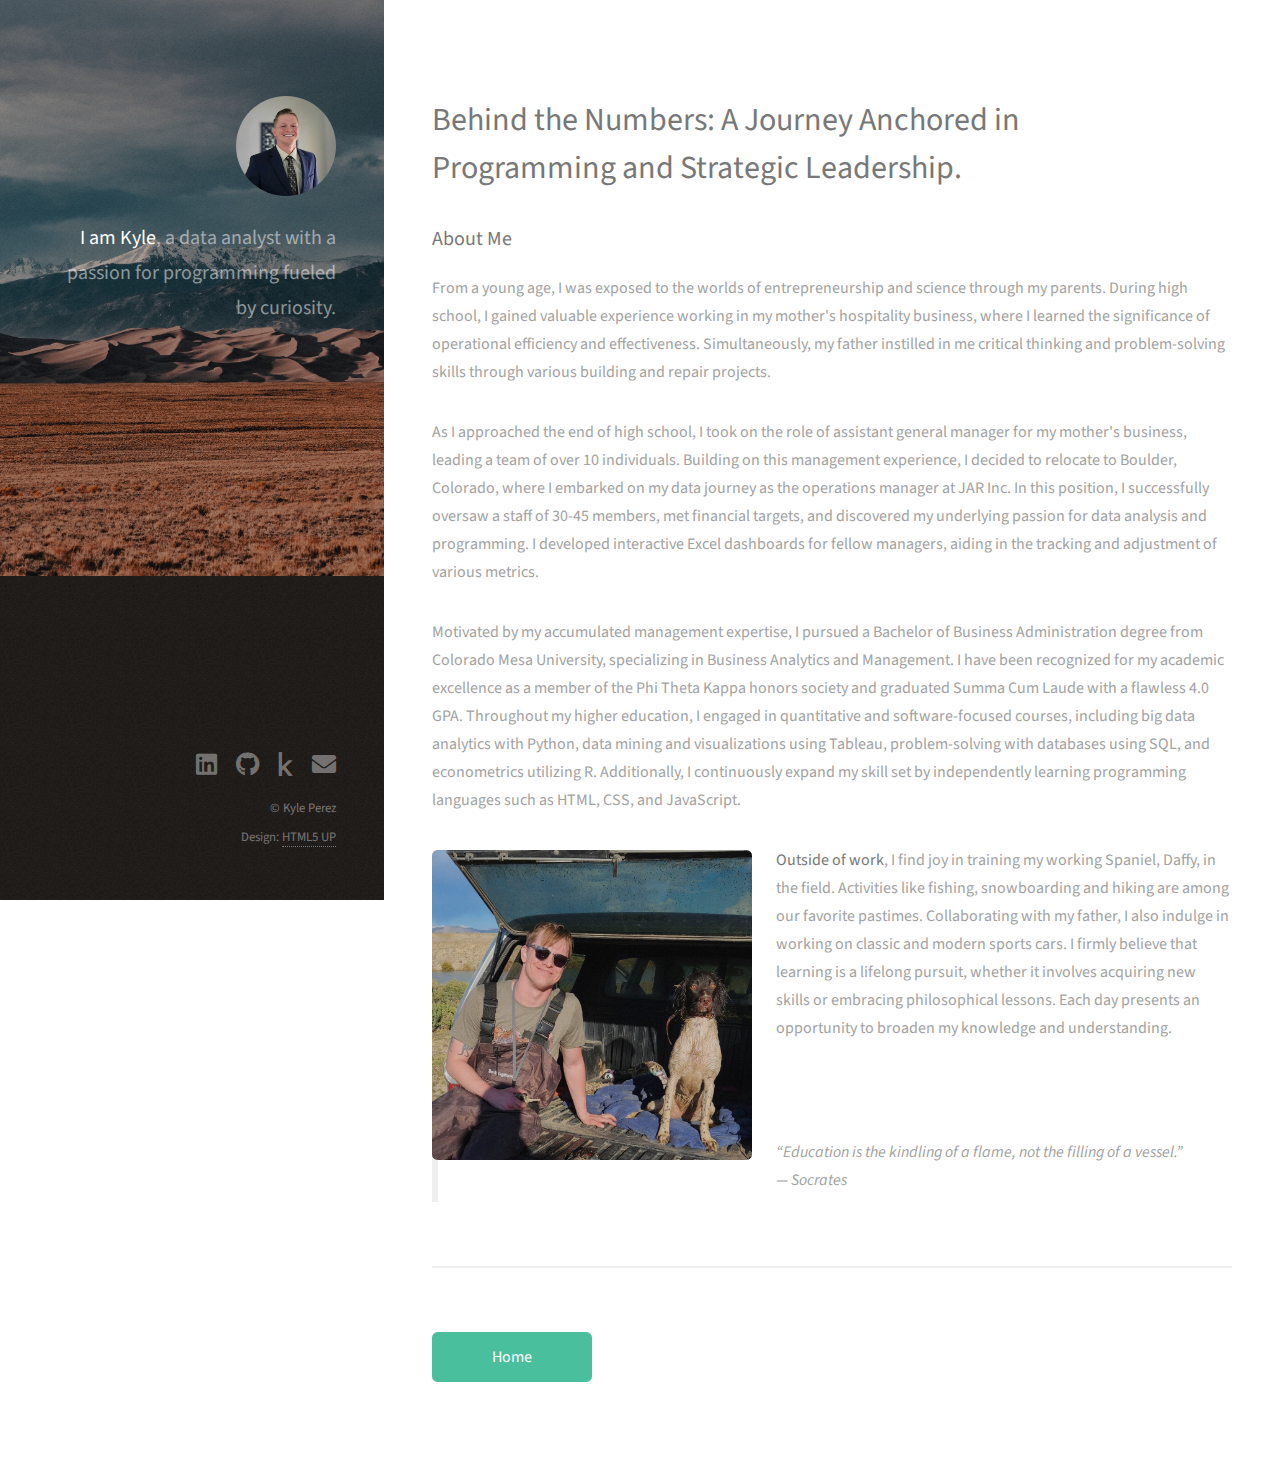
==== about-me.html @ de919ef6 "edits" ====
<!DOCTYPE HTML>
<!--
	Strata by HTML5 UP
	html5up.net | @ajlkn
	Free for personal and commercial use under the CCA 3.0 license (html5up.net/license)
-->
<html>
	<head>
		<title>Kyle Perez</title>
		<meta charset="utf-8" />
		<meta name="viewport" content="width=device-width, initial-scale=1, user-scalable=no" />
		<link rel="stylesheet" href="assets/css/main.css" />
	</head>
	<body class="is-preload">

		<!-- Header -->
			<header id="header">
				<div class="inner">
					<a href="#" class="image avatar"><img src="images/site_headshot.jpg" alt="" /></a>
					<h1><strong>I am Kyle</strong>, a data analyst<br />
					with a passion for programming<br />
					fueled by curiosity.</h1>
				</div>
			</header>

		<!-- Main -->
			<div id="main">

				<!-- One -->
					<section id="one">
						<header class="major">
							<h2>Behind the Numbers: A Journey Anchored in<br />
								Programming and Strategic Leadership.</h2>
						</header>
						<h3>About Me</h3> 
						<p>From a young age, I was exposed to the worlds of entrepreneurship and science through my parents. During high school, I gained valuable experience working in my mother's hospitality business, where I learned the significance of operational efficiency and effectiveness. Simultaneously, my father instilled in me critical thinking and problem-solving skills through various building and repair projects.</p>
						<p>As I approached the end of high school, I took on the role of assistant general manager for my mother's business, leading a team of over 10 individuals. Building on this management experience, I decided to relocate to Boulder, Colorado, where I embarked on my data journey as the operations manager at JAR Inc. In this position, I successfully oversaw a staff of 30-45 members, met financial targets, and discovered my underlying passion for data analysis and programming. I developed interactive Excel dashboards for fellow managers, aiding in the tracking and adjustment of various metrics.</p>
						<p>Motivated by my accumulated management expertise, I pursued a Bachelor of Business Administration degree from Colorado Mesa University, specializing in Business Analytics and Management. I have been recognized for my academic excellence as a member of the Phi Theta Kappa honors society and graduated Summa Cum Laude with a flawless 4.0 GPA. Throughout my higher education, I engaged in quantitative and software-focused courses, including big data analytics with Python, data mining and visualizations using Tableau, problem-solving with databases using SQL, and econometrics utilizing R. Additionally, I continuously expand my skill set by independently learning programming languages such as HTML, CSS, and JavaScript.
						<p><span class="image left"><img src="images/daff_me.jpg" alt="" /></span><strong>Outside of work</strong>, I find joy in training my working Spaniel, Daffy, in the field. Activities like fishing, snowboarding and hiking are among our favorite pastimes. Collaborating with my father, I also indulge in working on classic and modern sports cars. I firmly believe that learning is a lifelong pursuit, whether it involves acquiring new skills or embracing philosophical lessons. Each day presents an opportunity to broaden my knowledge and understanding.</p>
						<br />
						<br />
						<blockquote>“Education is the kindling of a flame, not the filling of a vessel.”
							<br /> ― Socrates
						</blockquote>
					</section>


				<!-- Home -->
					<section id="three">
                        <ul class="actions">
							<li><a href="index.html" class="button primary">Home</a></li>
						</ul>
					</section>
                </div>

				
                <!-- Footer -->
                    <footer id="footer">
                        <div class="inner">
                            <ul class="icons">
                                <li><a href="https://www.linkedin.com/in/kyle-p-perez/" class="icon brands fa-linkedin"><span class="label">Linkedin</span></a></li>
                                <li><a href="https://github.com/kpperez" class="icon brands fa-github"><span class="label">Github</span></a></li>
                                <li><a href="https://www.kaggle.com/kpperez" class="icon brands fa-kaggle"><span class="label">Dribbble</span></a></li>
                                <li><a href="mailto:kyle.p.perez.92@gmail.com" class="icon solid fa-envelope"><span class="label">Email</span></a></li>
                            </ul>
                            <ul class="copyright">
                                <li>&copy; Kyle Perez</li><li>Design: <a href="http://html5up.net">HTML5 UP</a></li>
                            </ul>
                        </div>
                    </footer>
        
                <!-- Scripts -->
                    <script src="assets/js/jquery.min.js"></script>
                    <script src="assets/js/jquery.poptrox.min.js"></script>
                    <script src="assets/js/browser.min.js"></script>
                    <script src="assets/js/breakpoints.min.js"></script>
                    <script src="assets/js/util.js"></script>
                    <script src="assets/js/main.js"></script>
        
            </body>
        </html>
---- assets/css/main.css ----
@import url("fontawesome-all.min.css");
@import url("https://fonts.googleapis.com/css?family=Source+Sans+Pro:400,400italic");

/*
	Strata by HTML5 UP
	html5up.net | @ajlkn
	Free for personal and commercial use under the CCA 3.0 license (html5up.net/license)
*/

html, body, div, span, applet, object,
iframe, h1, h2, h3, h4, h5, h6, p, blockquote,
pre, a, abbr, acronym, address, big, cite,
code, del, dfn, em, img, ins, kbd, q, s, samp,
small, strike, strong, sub, sup, tt, var, b,
u, i, center, dl, dt, dd, ol, ul, li, fieldset,
form, label, legend, table, caption, tbody,
tfoot, thead, tr, th, td, article, aside,
canvas, details, embed, figure, figcaption,
footer, header, hgroup, menu, nav, output, ruby,
section, summary, time, mark, audio, video {
	margin: 0;
	padding: 0;
	border: 0;
	font-size: 100%;
	font: inherit;
	vertical-align: baseline;}

article, aside, details, figcaption, figure,
footer, header, hgroup, menu, nav, section {
	display: block;}

body {
	line-height: 1;
}

ol, ul {
	list-style: none;
}

blockquote, q {
	quotes: none;
}

	blockquote:before, blockquote:after, q:before, q:after {
		content: '';
		content: none;
	}

table {
	border-collapse: collapse;
	border-spacing: 0;
}

body {
	-webkit-text-size-adjust: none;
}

mark {
	background-color: transparent;
	color: inherit;
}

input::-moz-focus-inner {
	border: 0;
	padding: 0;
}

input, select, textarea {
	-moz-appearance: none;
	-webkit-appearance: none;
	-ms-appearance: none;
	appearance: none;
}

/* Basic */

	html {
		box-sizing: border-box;
	}

	*, *:before, *:after {
		box-sizing: inherit;
	}

	body {
		background: #fff;
	}

		body.is-preload *, body.is-preload *:before, body.is-preload *:after {
			-moz-animation: none !important;
			-webkit-animation: none !important;
			-ms-animation: none !important;
			animation: none !important;
			-moz-transition: none !important;
			-webkit-transition: none !important;
			-ms-transition: none !important;
			transition: none !important;
		}

	body, input, select, textarea {
		color: #a2a2a2;
		font-family: "Source Sans Pro", Helvetica, sans-serif;
		font-size: 16pt;
		font-weight: 400;
		line-height: 1.75em;
	}

	a {
		-moz-transition: color 0.2s ease-in-out, border-color 0.2s ease-in-out;
		-webkit-transition: color 0.2s ease-in-out, border-color 0.2s ease-in-out;
		-ms-transition: color 0.2s ease-in-out, border-color 0.2s ease-in-out;
		transition: color 0.2s ease-in-out, border-color 0.2s ease-in-out;
		border-bottom: dotted 1px;
		color: #49bf9d;
		text-decoration: none;
	}

		a:hover {
			border-bottom-color: transparent;
			color: #49bf9d !important;
			text-decoration: none;
		}

	strong, b {
		color: #787878;
		font-weight: 400;
	}

	em, i {
		font-style: italic;
	}

	p {
		margin: 0 0 2em 0;
	}

	h1, h2, h3, h4, h5, h6 {
		color: #787878;
		font-weight: 400;
		line-height: 1em;
		margin: 0 0 1em 0;
	}

		h1 a, h2 a, h3 a, h4 a, h5 a, h6 a {
			color: inherit;
			text-decoration: none;
		}

	h1 {
		font-size: 2em;
		line-height: 1.5em;
	}

	h2 {
		font-size: 1.5em;
		line-height: 1.5em;
	}

	h3 {
		font-size: 1.25em;
		line-height: 1.5em;
	}

	h4 {
		font-size: 1.1em;
		line-height: 1.5em;
	}

	h5 {
		font-size: 0.9em;
		line-height: 1.5em;
	}

	h6 {
		font-size: 0.7em;
		line-height: 1.5em;
	}

	sub {
		font-size: 0.8em;
		position: relative;
		top: 0.5em;
	}

	sup {
		font-size: 0.8em;
		position: relative;
		top: -0.5em;
	}

	hr {
		border: 0;
		border-bottom: solid 2px #efefef;
		margin: 2em 0;
	}

		hr.major {
			margin: 3em 0;
		}

	blockquote {
		border-left: solid 6px #efefef;
		font-style: italic;
		margin: 0 0 2em 0;
		padding: 0.5em 0 0.5em 1.5em;
	}

	code {
		background: #f7f7f7;
		border-radius: 0.35em;
		border: solid 2px #efefef;
		font-family: "Courier New", monospace;
		font-size: 0.9em;
		margin: 0 0.25em;
		padding: 0.25em 0.65em;
	}

	pre {
		-webkit-overflow-scrolling: touch;
		font-family: "Courier New", monospace;
		font-size: 0.9em;
		margin: 0 0 2em 0;
	}

		pre code {
			display: block;
			line-height: 1.75em;
			padding: 1em 1.5em;
			overflow-x: auto;
		}

	.align-left {
		text-align: left;
	}

	.align-center {
		text-align: center;
	}

	.align-right {
		text-align: right;
	}

/* Container */

	.container {
		margin: 0 auto;
		max-width: calc(100% - 4em);
		width: 100%;
	}

		.container.xsmall {
			width: 25%;
		}

		.container.small {
			width: 50%;
		}

		.container.medium {
			width: 75%;
		}

		.container.large {
			width: 125%;
		}

		.container.xlarge {
			width: 150%;
		}

		.container.max {
			width: 100%;
		}

		@media screen and (max-width: 980px) {

			.container {
				width: 100% !important;
				max-width: 100% !important;
			}

		}

		@media screen and (max-width: 480px) {

			.container {
				max-width: calc(100% - 3em);
			}

		}

/* Row */

	.row {
		display: flex;
		flex-wrap: wrap;
		box-sizing: border-box;
		align-items: stretch;
	}

		.row > * {
			box-sizing: border-box;
		}

		.row.gtr-uniform > * > :last-child {
			margin-bottom: 0;
		}

		.row.aln-left {
			justify-content: flex-start;
		}

		.row.aln-center {
			justify-content: center;
		}

		.row.aln-right {
			justify-content: flex-end;
		}

		.row.aln-top {
			align-items: flex-start;
		}

		.row.aln-middle {
			align-items: center;
		}

		.row.aln-bottom {
			align-items: flex-end;
		}

		.row > .imp {
			order: -1;
		}

		.row > .col-1 {
			width: 8.33333%;
		}

		.row > .off-1 {
			margin-left: 8.33333%;
		}

		.row > .col-2 {
			width: 16.66667%;
		}

		.row > .off-2 {
			margin-left: 16.66667%;
		}

		.row > .col-3 {
			width: 25%;
		}

		.row > .off-3 {
			margin-left: 25%;
		}

		.row > .col-4 {
			width: 33.33333%;
		}

		.row > .off-4 {
			margin-left: 33.33333%;
		}

		.row > .col-5 {
			width: 41.66667%;
		}

		.row > .off-5 {
			margin-left: 41.66667%;
		}

		.row > .col-6 {
			width: 50%;
		}

		.row > .off-6 {
			margin-left: 50%;
		}

		.row > .col-7 {
			width: 58.33333%;
		}

		.row > .off-7 {
			margin-left: 58.33333%;
		}

		.row > .col-8 {
			width: 66.66667%;
		}

		.row > .off-8 {
			margin-left: 66.66667%;
		}

		.row > .col-9 {
			width: 75%;
		}

		.row > .off-9 {
			margin-left: 75%;
		}

		.row > .col-10 {
			width: 83.33333%;
		}

		.row > .off-10 {
			margin-left: 83.33333%;
		}

		.row > .col-11 {
			width: 91.66667%;
		}

		.row > .off-11 {
			margin-left: 91.66667%;
		}

		.row > .col-12 {
			width: 100%;
		}

		.row > .off-12 {
			margin-left: 100%;
		}

		.row.gtr-0 {
			margin-top: 0;
			margin-left: 0em;
		}

			.row.gtr-0 > * {
				padding: 0 0 0 0em;
			}

			.row.gtr-0.gtr-uniform {
				margin-top: 0em;
			}

				.row.gtr-0.gtr-uniform > * {
					padding-top: 0em;
				}

		.row.gtr-25 {
			margin-top: 0;
			margin-left: -0.625em;
		}

			.row.gtr-25 > * {
				padding: 0 0 0 0.625em;
			}

			.row.gtr-25.gtr-uniform {
				margin-top: -0.625em;
			}

				.row.gtr-25.gtr-uniform > * {
					padding-top: 0.625em;
				}

		.row.gtr-50 {
			margin-top: 0;
			margin-left: -1.25em;
		}

			.row.gtr-50 > * {
				padding: 0 0 0 1.25em;
			}

			.row.gtr-50.gtr-uniform {
				margin-top: -1.25em;
			}

				.row.gtr-50.gtr-uniform > * {
					padding-top: 1.25em;
				}

		.row {
			margin-top: 0;
			margin-left: -2.5em;
		}

			.row > * {
				padding: 0 0 0 2.5em;
			}

			.row.gtr-uniform {
				margin-top: -2.5em;
			}

				.row.gtr-uniform > * {
					padding-top: 2.5em;
				}

		.row.gtr-150 {
			margin-top: 0;
			margin-left: -3.75em;
		}

			.row.gtr-150 > * {
				padding: 0 0 0 3.75em;
			}

			.row.gtr-150.gtr-uniform {
				margin-top: -3.75em;
			}

				.row.gtr-150.gtr-uniform > * {
					padding-top: 3.75em;
				}

		.row.gtr-200 {
			margin-top: 0;
			margin-left: -5em;
		}

			.row.gtr-200 > * {
				padding: 0 0 0 5em;
			}

			.row.gtr-200.gtr-uniform {
				margin-top: -5em;
			}

				.row.gtr-200.gtr-uniform > * {
					padding-top: 5em;
				}

		@media screen and (max-width: 1800px) {

			.row {
				display: flex;
				flex-wrap: wrap;
				box-sizing: border-box;
				align-items: stretch;
			}

				.row > * {
					box-sizing: border-box;
				}

				.row.gtr-uniform > * > :last-child {
					margin-bottom: 0;
				}

				.row.aln-left {
					justify-content: flex-start;
				}

				.row.aln-center {
					justify-content: center;
				}

				.row.aln-right {
					justify-content: flex-end;
				}

				.row.aln-top {
					align-items: flex-start;
				}

				.row.aln-middle {
					align-items: center;
				}

				.row.aln-bottom {
					align-items: flex-end;
				}

				.row > .imp-xlarge {
					order: -1;
				}

				.row > .col-1-xlarge {
					width: 8.33333%;
				}

				.row > .off-1-xlarge {
					margin-left: 8.33333%;
				}

				.row > .col-2-xlarge {
					width: 16.66667%;
				}

				.row > .off-2-xlarge {
					margin-left: 16.66667%;
				}

				.row > .col-3-xlarge {
					width: 25%;
				}

				.row > .off-3-xlarge {
					margin-left: 25%;
				}

				.row > .col-4-xlarge {
					width: 33.33333%;
				}

				.row > .off-4-xlarge {
					margin-left: 33.33333%;
				}

				.row > .col-5-xlarge {
					width: 41.66667%;
				}

				.row > .off-5-xlarge {
					margin-left: 41.66667%;
				}

				.row > .col-6-xlarge {
					width: 50%;
				}

				.row > .off-6-xlarge {
					margin-left: 50%;
				}

				.row > .col-7-xlarge {
					width: 58.33333%;
				}

				.row > .off-7-xlarge {
					margin-left: 58.33333%;
				}

				.row > .col-8-xlarge {
					width: 66.66667%;
				}

				.row > .off-8-xlarge {
					margin-left: 66.66667%;
				}

				.row > .col-9-xlarge {
					width: 75%;
				}

				.row > .off-9-xlarge {
					margin-left: 75%;
				}

				.row > .col-10-xlarge {
					width: 83.33333%;
				}

				.row > .off-10-xlarge {
					margin-left: 83.33333%;
				}

				.row > .col-11-xlarge {
					width: 91.66667%;
				}

				.row > .off-11-xlarge {
					margin-left: 91.66667%;
				}

				.row > .col-12-xlarge {
					width: 100%;
				}

				.row > .off-12-xlarge {
					margin-left: 100%;
				}

				.row.gtr-0 {
					margin-top: 0;
					margin-left: 0em;
				}

					.row.gtr-0 > * {
						padding: 0 0 0 0em;
					}

					.row.gtr-0.gtr-uniform {
						margin-top: 0em;
					}

						.row.gtr-0.gtr-uniform > * {
							padding-top: 0em;
						}

				.row.gtr-25 {
					margin-top: 0;
					margin-left: -0.625em;
				}

					.row.gtr-25 > * {
						padding: 0 0 0 0.625em;
					}

					.row.gtr-25.gtr-uniform {
						margin-top: -0.625em;
					}

						.row.gtr-25.gtr-uniform > * {
							padding-top: 0.625em;
						}

				.row.gtr-50 {
					margin-top: 0;
					margin-left: -1.25em;
				}

					.row.gtr-50 > * {
						padding: 0 0 0 1.25em;
					}

					.row.gtr-50.gtr-uniform {
						margin-top: -1.25em;
					}

						.row.gtr-50.gtr-uniform > * {
							padding-top: 1.25em;
						}

				.row {
					margin-top: 0;
					margin-left: -2.5em;
				}

					.row > * {
						padding: 0 0 0 2.5em;
					}

					.row.gtr-uniform {
						margin-top: -2.5em;
					}

						.row.gtr-uniform > * {
							padding-top: 2.5em;
						}

				.row.gtr-150 {
					margin-top: 0;
					margin-left: -3.75em;
				}

					.row.gtr-150 > * {
						padding: 0 0 0 3.75em;
					}

					.row.gtr-150.gtr-uniform {
						margin-top: -3.75em;
					}

						.row.gtr-150.gtr-uniform > * {
							padding-top: 3.75em;
						}

				.row.gtr-200 {
					margin-top: 0;
					margin-left: -5em;
				}

					.row.gtr-200 > * {
						padding: 0 0 0 5em;
					}

					.row.gtr-200.gtr-uniform {
						margin-top: -5em;
					}

						.row.gtr-200.gtr-uniform > * {
							padding-top: 5em;
						}

		}

		@media screen and (max-width: 1280px) {

			.row {
				display: flex;
				flex-wrap: wrap;
				box-sizing: border-box;
				align-items: stretch;
			}

				.row > * {
					box-sizing: border-box;
				}

				.row.gtr-uniform > * > :last-child {
					margin-bottom: 0;
				}

				.row.aln-left {
					justify-content: flex-start;
				}

				.row.aln-center {
					justify-content: center;
				}

				.row.aln-right {
					justify-content: flex-end;
				}

				.row.aln-top {
					align-items: flex-start;
				}

				.row.aln-middle {
					align-items: center;
				}

				.row.aln-bottom {
					align-items: flex-end;
				}

				.row > .imp-large {
					order: -1;
				}

				.row > .col-1-large {
					width: 8.33333%;
				}

				.row > .off-1-large {
					margin-left: 8.33333%;
				}

				.row > .col-2-large {
					width: 16.66667%;
				}

				.row > .off-2-large {
					margin-left: 16.66667%;
				}

				.row > .col-3-large {
					width: 25%;
				}

				.row > .off-3-large {
					margin-left: 25%;
				}

				.row > .col-4-large {
					width: 33.33333%;
				}

				.row > .off-4-large {
					margin-left: 33.33333%;
				}

				.row > .col-5-large {
					width: 41.66667%;
				}

				.row > .off-5-large {
					margin-left: 41.66667%;
				}

				.row > .col-6-large {
					width: 50%;
				}

				.row > .off-6-large {
					margin-left: 50%;
				}

				.row > .col-7-large {
					width: 58.33333%;
				}

				.row > .off-7-large {
					margin-left: 58.33333%;
				}

				.row > .col-8-large {
					width: 66.66667%;
				}

				.row > .off-8-large {
					margin-left: 66.66667%;
				}

				.row > .col-9-large {
					width: 75%;
				}

				.row > .off-9-large {
					margin-left: 75%;
				}

				.row > .col-10-large {
					width: 83.33333%;
				}

				.row > .off-10-large {
					margin-left: 83.33333%;
				}

				.row > .col-11-large {
					width: 91.66667%;
				}

				.row > .off-11-large {
					margin-left: 91.66667%;
				}

				.row > .col-12-large {
					width: 100%;
				}

				.row > .off-12-large {
					margin-left: 100%;
				}

				.row.gtr-0 {
					margin-top: 0;
					margin-left: 0em;
				}

					.row.gtr-0 > * {
						padding: 0 0 0 0em;
					}

					.row.gtr-0.gtr-uniform {
						margin-top: 0em;
					}

						.row.gtr-0.gtr-uniform > * {
							padding-top: 0em;
						}

				.row.gtr-25 {
					margin-top: 0;
					margin-left: -0.5em;
				}

					.row.gtr-25 > * {
						padding: 0 0 0 0.5em;
					}

					.row.gtr-25.gtr-uniform {
						margin-top: -0.5em;
					}

						.row.gtr-25.gtr-uniform > * {
							padding-top: 0.5em;
						}

				.row.gtr-50 {
					margin-top: 0;
					margin-left: -1em;
				}

					.row.gtr-50 > * {
						padding: 0 0 0 1em;
					}

					.row.gtr-50.gtr-uniform {
						margin-top: -1em;
					}

						.row.gtr-50.gtr-uniform > * {
							padding-top: 1em;
						}

				.row {
					margin-top: 0;
					margin-left: -2em;
				}

					.row > * {
						padding: 0 0 0 2em;
					}

					.row.gtr-uniform {
						margin-top: -2em;
					}

						.row.gtr-uniform > * {
							padding-top: 2em;
						}

				.row.gtr-150 {
					margin-top: 0;
					margin-left: -3em;
				}

					.row.gtr-150 > * {
						padding: 0 0 0 3em;
					}

					.row.gtr-150.gtr-uniform {
						margin-top: -3em;
					}

						.row.gtr-150.gtr-uniform > * {
							padding-top: 3em;
						}

				.row.gtr-200 {
					margin-top: 0;
					margin-left: -4em;
				}

					.row.gtr-200 > * {
						padding: 0 0 0 4em;
					}

					.row.gtr-200.gtr-uniform {
						margin-top: -4em;
					}

						.row.gtr-200.gtr-uniform > * {
							padding-top: 4em;
						}

		}

		@media screen and (max-width: 980px) {

			.row {
				display: flex;
				flex-wrap: wrap;
				box-sizing: border-box;
				align-items: stretch;
			}

				.row > * {
					box-sizing: border-box;
				}

				.row.gtr-uniform > * > :last-child {
					margin-bottom: 0;
				}

				.row.aln-left {
					justify-content: flex-start;
				}

				.row.aln-center {
					justify-content: center;
				}

				.row.aln-right {
					justify-content: flex-end;
				}

				.row.aln-top {
					align-items: flex-start;
				}

				.row.aln-middle {
					align-items: center;
				}

				.row.aln-bottom {
					align-items: flex-end;
				}

				.row > .imp-medium {
					order: -1;
				}

				.row > .col-1-medium {
					width: 8.33333%;
				}

				.row > .off-1-medium {
					margin-left: 8.33333%;
				}

				.row > .col-2-medium {
					width: 16.66667%;
				}

				.row > .off-2-medium {
					margin-left: 16.66667%;
				}

				.row > .col-3-medium {
					width: 25%;
				}

				.row > .off-3-medium {
					margin-left: 25%;
				}

				.row > .col-4-medium {
					width: 33.33333%;
				}

				.row > .off-4-medium {
					margin-left: 33.33333%;
				}

				.row > .col-5-medium {
					width: 41.66667%;
				}

				.row > .off-5-medium {
					margin-left: 41.66667%;
				}

				.row > .col-6-medium {
					width: 50%;
				}

				.row > .off-6-medium {
					margin-left: 50%;
				}

				.row > .col-7-medium {
					width: 58.33333%;
				}

				.row > .off-7-medium {
					margin-left: 58.33333%;
				}

				.row > .col-8-medium {
					width: 66.66667%;
				}

				.row > .off-8-medium {
					margin-left: 66.66667%;
				}

				.row > .col-9-medium {
					width: 75%;
				}

				.row > .off-9-medium {
					margin-left: 75%;
				}

				.row > .col-10-medium {
					width: 83.33333%;
				}

				.row > .off-10-medium {
					margin-left: 83.33333%;
				}

				.row > .col-11-medium {
					width: 91.66667%;
				}

				.row > .off-11-medium {
					margin-left: 91.66667%;
				}

				.row > .col-12-medium {
					width: 100%;
				}

				.row > .off-12-medium {
					margin-left: 100%;
				}

				.row.gtr-0 {
					margin-top: 0;
					margin-left: 0em;
				}

					.row.gtr-0 > * {
						padding: 0 0 0 0em;
					}

					.row.gtr-0.gtr-uniform {
						margin-top: 0em;
					}

						.row.gtr-0.gtr-uniform > * {
							padding-top: 0em;
						}

				.row.gtr-25 {
					margin-top: 0;
					margin-left: -0.5em;
				}

					.row.gtr-25 > * {
						padding: 0 0 0 0.5em;
					}

					.row.gtr-25.gtr-uniform {
						margin-top: -0.5em;
					}

						.row.gtr-25.gtr-uniform > * {
							padding-top: 0.5em;
						}

				.row.gtr-50 {
					margin-top: 0;
					margin-left: -1em;
				}

					.row.gtr-50 > * {
						padding: 0 0 0 1em;
					}

					.row.gtr-50.gtr-uniform {
						margin-top: -1em;
					}

						.row.gtr-50.gtr-uniform > * {
							padding-top: 1em;
						}

				.row {
					margin-top: 0;
					margin-left: -2em;
				}

					.row > * {
						padding: 0 0 0 2em;
					}

					.row.gtr-uniform {
						margin-top: -2em;
					}

						.row.gtr-uniform > * {
							padding-top: 2em;
						}

				.row.gtr-150 {
					margin-top: 0;
					margin-left: -3em;
				}

					.row.gtr-150 > * {
						padding: 0 0 0 3em;
					}

					.row.gtr-150.gtr-uniform {
						margin-top: -3em;
					}

						.row.gtr-150.gtr-uniform > * {
							padding-top: 3em;
						}

				.row.gtr-200 {
					margin-top: 0;
					margin-left: -4em;
				}

					.row.gtr-200 > * {
						padding: 0 0 0 4em;
					}

					.row.gtr-200.gtr-uniform {
						margin-top: -4em;
					}

						.row.gtr-200.gtr-uniform > * {
							padding-top: 4em;
						}

		}

		@media screen and (max-width: 736px) {

			.row {
				display: flex;
				flex-wrap: wrap;
				box-sizing: border-box;
				align-items: stretch;
			}

				.row > * {
					box-sizing: border-box;
				}

				.row.gtr-uniform > * > :last-child {
					margin-bottom: 0;
				}

				.row.aln-left {
					justify-content: flex-start;
				}

				.row.aln-center {
					justify-content: center;
				}

				.row.aln-right {
					justify-content: flex-end;
				}

				.row.aln-top {
					align-items: flex-start;
				}

				.row.aln-middle {
					align-items: center;
				}

				.row.aln-bottom {
					align-items: flex-end;
				}

				.row > .imp-small {
					order: -1;
				}

				.row > .col-1-small {
					width: 8.33333%;
				}

				.row > .off-1-small {
					margin-left: 8.33333%;
				}

				.row > .col-2-small {
					width: 16.66667%;
				}

				.row > .off-2-small {
					margin-left: 16.66667%;
				}

				.row > .col-3-small {
					width: 25%;
				}

				.row > .off-3-small {
					margin-left: 25%;
				}

				.row > .col-4-small {
					width: 33.33333%;
				}

				.row > .off-4-small {
					margin-left: 33.33333%;
				}

				.row > .col-5-small {
					width: 41.66667%;
				}

				.row > .off-5-small {
					margin-left: 41.66667%;
				}

				.row > .col-6-small {
					width: 50%;
				}

				.row > .off-6-small {
					margin-left: 50%;
				}

				.row > .col-7-small {
					width: 58.33333%;
				}

				.row > .off-7-small {
					margin-left: 58.33333%;
				}

				.row > .col-8-small {
					width: 66.66667%;
				}

				.row > .off-8-small {
					margin-left: 66.66667%;
				}

				.row > .col-9-small {
					width: 75%;
				}

				.row > .off-9-small {
					margin-left: 75%;
				}

				.row > .col-10-small {
					width: 83.33333%;
				}

				.row > .off-10-small {
					margin-left: 83.33333%;
				}

				.row > .col-11-small {
					width: 91.66667%;
				}

				.row > .off-11-small {
					margin-left: 91.66667%;
				}

				.row > .col-12-small {
					width: 100%;
				}

				.row > .off-12-small {
					margin-left: 100%;
				}

				.row.gtr-0 {
					margin-top: 0;
					margin-left: 0em;
				}

					.row.gtr-0 > * {
						padding: 0 0 0 0em;
					}

					.row.gtr-0.gtr-uniform {
						margin-top: 0em;
					}

						.row.gtr-0.gtr-uniform > * {
							padding-top: 0em;
						}

				.row.gtr-25 {
					margin-top: 0;
					margin-left: -0.375em;
				}

					.row.gtr-25 > * {
						padding: 0 0 0 0.375em;
					}

					.row.gtr-25.gtr-uniform {
						margin-top: -0.375em;
					}

						.row.gtr-25.gtr-uniform > * {
							padding-top: 0.375em;
						}

				.row.gtr-50 {
					margin-top: 0;
					margin-left: -0.75em;
				}

					.row.gtr-50 > * {
						padding: 0 0 0 0.75em;
					}

					.row.gtr-50.gtr-uniform {
						margin-top: -0.75em;
					}

						.row.gtr-50.gtr-uniform > * {
							padding-top: 0.75em;
						}

				.row {
					margin-top: 0;
					margin-left: -1.5em;
				}

					.row > * {
						padding: 0 0 0 1.5em;
					}

					.row.gtr-uniform {
						margin-top: -1.5em;
					}

						.row.gtr-uniform > * {
							padding-top: 1.5em;
						}

				.row.gtr-150 {
					margin-top: 0;
					margin-left: -2.25em;
				}

					.row.gtr-150 > * {
						padding: 0 0 0 2.25em;
					}

					.row.gtr-150.gtr-uniform {
						margin-top: -2.25em;
					}

						.row.gtr-150.gtr-uniform > * {
							padding-top: 2.25em;
						}

				.row.gtr-200 {
					margin-top: 0;
					margin-left: -3em;
				}

					.row.gtr-200 > * {
						padding: 0 0 0 3em;
					}

					.row.gtr-200.gtr-uniform {
						margin-top: -3em;
					}

						.row.gtr-200.gtr-uniform > * {
							padding-top: 3em;
						}

		}

		@media screen and (max-width: 480px) {

			.row {
				display: flex;
				flex-wrap: wrap;
				box-sizing: border-box;
				align-items: stretch;
			}

				.row > * {
					box-sizing: border-box;
				}

				.row.gtr-uniform > * > :last-child {
					margin-bottom: 0;
				}

				.row.aln-left {
					justify-content: flex-start;
				}

				.row.aln-center {
					justify-content: center;
				}

				.row.aln-right {
					justify-content: flex-end;
				}

				.row.aln-top {
					align-items: flex-start;
				}

				.row.aln-middle {
					align-items: center;
				}

				.row.aln-bottom {
					align-items: flex-end;
				}

				.row > .imp-xsmall {
					order: -1;
				}

				.row > .col-1-xsmall {
					width: 8.33333%;
				}

				.row > .off-1-xsmall {
					margin-left: 8.33333%;
				}

				.row > .col-2-xsmall {
					width: 16.66667%;
				}

				.row > .off-2-xsmall {
					margin-left: 16.66667%;
				}

				.row > .col-3-xsmall {
					width: 25%;
				}

				.row > .off-3-xsmall {
					margin-left: 25%;
				}

				.row > .col-4-xsmall {
					width: 33.33333%;
				}

				.row > .off-4-xsmall {
					margin-left: 33.33333%;
				}

				.row > .col-5-xsmall {
					width: 41.66667%;
				}

				.row > .off-5-xsmall {
					margin-left: 41.66667%;
				}

				.row > .col-6-xsmall {
					width: 50%;
				}

				.row > .off-6-xsmall {
					margin-left: 50%;
				}

				.row > .col-7-xsmall {
					width: 58.33333%;
				}

				.row > .off-7-xsmall {
					margin-left: 58.33333%;
				}

				.row > .col-8-xsmall {
					width: 66.66667%;
				}

				.row > .off-8-xsmall {
					margin-left: 66.66667%;
				}

				.row > .col-9-xsmall {
					width: 75%;
				}

				.row > .off-9-xsmall {
					margin-left: 75%;
				}

				.row > .col-10-xsmall {
					width: 83.33333%;
				}

				.row > .off-10-xsmall {
					margin-left: 83.33333%;
				}

				.row > .col-11-xsmall {
					width: 91.66667%;
				}

				.row > .off-11-xsmall {
					margin-left: 91.66667%;
				}

				.row > .col-12-xsmall {
					width: 100%;
				}

				.row > .off-12-xsmall {
					margin-left: 100%;
				}

				.row.gtr-0 {
					margin-top: 0;
					margin-left: 0em;
				}

					.row.gtr-0 > * {
						padding: 0 0 0 0em;
					}

					.row.gtr-0.gtr-uniform {
						margin-top: 0em;
					}

						.row.gtr-0.gtr-uniform > * {
							padding-top: 0em;
						}

				.row.gtr-25 {
					margin-top: 0;
					margin-left: -0.375em;
				}

					.row.gtr-25 > * {
						padding: 0 0 0 0.375em;
					}

					.row.gtr-25.gtr-uniform {
						margin-top: -0.375em;
					}

						.row.gtr-25.gtr-uniform > * {
							padding-top: 0.375em;
						}

				.row.gtr-50 {
					margin-top: 0;
					margin-left: -0.75em;
				}

					.row.gtr-50 > * {
						padding: 0 0 0 0.75em;
					}

					.row.gtr-50.gtr-uniform {
						margin-top: -0.75em;
					}

						.row.gtr-50.gtr-uniform > * {
							padding-top: 0.75em;
						}

				.row {
					margin-top: 0;
					margin-left: -1.5em;
				}

					.row > * {
						padding: 0 0 0 1.5em;
					}

					.row.gtr-uniform {
						margin-top: -1.5em;
					}

						.row.gtr-uniform > * {
							padding-top: 1.5em;
						}

				.row.gtr-150 {
					margin-top: 0;
					margin-left: -2.25em;
				}

					.row.gtr-150 > * {
						padding: 0 0 0 2.25em;
					}

					.row.gtr-150.gtr-uniform {
						margin-top: -2.25em;
					}

						.row.gtr-150.gtr-uniform > * {
							padding-top: 2.25em;
						}

				.row.gtr-200 {
					margin-top: 0;
					margin-left: -3em;
				}

					.row.gtr-200 > * {
						padding: 0 0 0 3em;
					}

					.row.gtr-200.gtr-uniform {
						margin-top: -3em;
					}

						.row.gtr-200.gtr-uniform > * {
							padding-top: 3em;
						}

		}

/* Section/Article */

	section.special, article.special {
		text-align: center;
	}

	header p {
		color: #b2b2b2;
		position: relative;
		margin: 0 0 1.5em 0;
	}

	header h2 + p {
		font-size: 1.25em;
		margin-top: -1em;
		line-height: 1.5em;
	}

	header h3 + p {
		font-size: 1.1em;
		margin-top: -0.8em;
		line-height: 1.5em;
	}

	header h4 + p,
	header h5 + p,
	header h6 + p {
		font-size: 0.9em;
		margin-top: -0.6em;
		line-height: 1.5em;
	}

	header.major h2 {
		font-size: 2em;
	}

/* Form */

	form {
		margin: 0 0 2em 0;
	}

	label {
		color: #787878;
		display: block;
		font-size: 0.9em;
		font-weight: 400;
		margin: 0 0 1em 0;
	}

	input[type="text"],
	input[type="password"],
	input[type="email"],
	select,
	textarea {
		-moz-appearance: none;
		-webkit-appearance: none;
		-ms-appearance: none;
		appearance: none;
		background: #f7f7f7;
		border-radius: 0.35em;
		border: solid 2px transparent;
		color: inherit;
		display: block;
		outline: 0;
		padding: 0 0.75em;
		text-decoration: none;
		width: 100%;
	}

		input[type="text"]:invalid,
		input[type="password"]:invalid,
		input[type="email"]:invalid,
		select:invalid,
		textarea:invalid {
			box-shadow: none;
		}

		input[type="text"]:focus,
		input[type="password"]:focus,
		input[type="email"]:focus,
		select:focus,
		textarea:focus {
			border-color: #49bf9d;
		}

	select {
		background-image: url("data:image/svg+xml;charset=utf8,%3Csvg xmlns='http://www.w3.org/2000/svg' width='40' height='40' preserveAspectRatio='none' viewBox='0 0 40 40'%3E%3Cpath d='M9.4,12.3l10.4,10.4l10.4-10.4c0.2-0.2,0.5-0.4,0.9-0.4c0.3,0,0.6,0.1,0.9,0.4l3.3,3.3c0.2,0.2,0.4,0.5,0.4,0.9 c0,0.4-0.1,0.6-0.4,0.9L20.7,31.9c-0.2,0.2-0.5,0.4-0.9,0.4c-0.3,0-0.6-0.1-0.9-0.4L4.3,17.3c-0.2-0.2-0.4-0.5-0.4-0.9 c0-0.4,0.1-0.6,0.4-0.9l3.3-3.3c0.2-0.2,0.5-0.4,0.9-0.4S9.1,12.1,9.4,12.3z' fill='%23dfdfdf' /%3E%3C/svg%3E");
		background-size: 1.25rem;
		background-repeat: no-repeat;
		background-position: calc(100% - 1rem) center;
		height: 2.75em;
		padding-right: 2.75em;
		text-overflow: ellipsis;
	}

		select option {
			color: #787878;
			background: #fff;
		}

		select:focus::-ms-value {
			background-color: transparent;
		}

		select::-ms-expand {
			display: none;
		}

	input[type="text"],
	input[type="password"],
	input[type="email"],
	select {
		height: 2.75em;
	}

	textarea {
		padding: 0.75em;
	}

	input[type="checkbox"],
	input[type="radio"] {
		-moz-appearance: none;
		-webkit-appearance: none;
		-ms-appearance: none;
		appearance: none;
		display: block;
		float: left;
		margin-right: -2em;
		opacity: 0;
		width: 1em;
		z-index: -1;
	}

		input[type="checkbox"] + label,
		input[type="radio"] + label {
			text-decoration: none;
			color: #a2a2a2;
			cursor: pointer;
			display: inline-block;
			font-size: 1em;
			font-weight: 400;
			padding-left: 2.4em;
			padding-right: 0.75em;
			position: relative;
		}

			input[type="checkbox"] + label:before,
			input[type="radio"] + label:before {
				-moz-osx-font-smoothing: grayscale;
				-webkit-font-smoothing: antialiased;
				display: inline-block;
				font-style: normal;
				font-variant: normal;
				text-rendering: auto;
				line-height: 1;
				text-transform: none !important;
				font-family: 'Font Awesome 5 Free';
				font-weight: 900;
			}

			input[type="checkbox"] + label:before,
			input[type="radio"] + label:before {
				background: #f7f7f7;
				border-radius: 0.35em;
				border: solid 2px transparent;
				content: '';
				display: inline-block;
				font-size: 0.8em;
				height: 2.0625em;
				left: 0;
				line-height: 1.85625em;
				position: absolute;
				text-align: center;
				top: 0;
				width: 2.0625em;
			}

		input[type="checkbox"]:checked + label:before,
		input[type="radio"]:checked + label:before {
			background: #787878;
			border-color: #787878;
			color: #fff;
			content: '\f00c';
		}

		input[type="checkbox"]:focus + label:before,
		input[type="radio"]:focus + label:before {
			border-color: #49bf9d;
		}

	input[type="checkbox"] + label:before {
		border-radius: 0.35em;
	}

	input[type="radio"] + label:before {
		border-radius: 100%;
	}

	::-webkit-input-placeholder {
		color: #b2b2b2 !important;
		opacity: 1.0;
	}

	:-moz-placeholder {
		color: #b2b2b2 !important;
		opacity: 1.0;
	}

	::-moz-placeholder {
		color: #b2b2b2 !important;
		opacity: 1.0;
	}

	:-ms-input-placeholder {
		color: #b2b2b2 !important;
		opacity: 1.0;
	}

/* Box */

	.box {
		border-radius: 0.35em;
		border: solid 2px #efefef;
		margin-bottom: 2em;
		padding: 1.5em;
	}

		.box > :last-child,
		.box > :last-child > :last-child,
		.box > :last-child > :last-child > :last-child {
			margin-bottom: 0;
		}

		.box.alt {
			border: 0;
			border-radius: 0;
			padding: 0;
		}

/* Icon */

	.icon {
		text-decoration: none;
		border-bottom: none;
		position: relative;
	}

		.icon:before {
			-moz-osx-font-smoothing: grayscale;
			-webkit-font-smoothing: antialiased;
			display: inline-block;
			font-style: normal;
			font-variant: normal;
			text-rendering: auto;
			line-height: 1;
			text-transform: none !important;
			font-family: 'Font Awesome 5 Free';
			font-weight: 400;
		}

		.icon > .label {
			display: none;
		}

		.icon:before {
			line-height: inherit;
		}

		.icon.solid:before {
			font-weight: 900;
		}

		.icon.brands:before {
			font-family: 'Font Awesome 5 Brands';
		}

/* Image */

	.image {
		border-radius: 0.35em;
		border: 0;
		display: inline-block;
		position: relative;
	}

		.image:before {
			-moz-transition: opacity 0.2s ease-in-out;
			-webkit-transition: opacity 0.2s ease-in-out;
			-ms-transition: opacity 0.2s ease-in-out;
			transition: opacity 0.2s ease-in-out;
			background: url("images/overlay.png");
			border-radius: 0.35em;
			content: '';
			display: block;
			height: 100%;
			left: 0;
			opacity: 0.5;
			position: absolute;
			top: 0;
			width: 100%;
		}

		.image.thumb {
			text-align: center;
		}

			.image.thumb:after {
				-moz-transition: opacity 0.2s ease-in-out;
				-webkit-transition: opacity 0.2s ease-in-out;
				-ms-transition: opacity 0.2s ease-in-out;
				transition: opacity 0.2s ease-in-out;
				border-radius: 0.35em;
				border: solid 3px rgba(255, 255, 255, 0.5);
				color: #fff;
				content: 'View';
				display: inline-block;
				font-size: 0.8em;
				font-weight: 400;
				left: 50%;
				line-height: 2.25em;
				margin: -1.25em 0 0 -3em;
				opacity: 0;
				padding: 0 1.5em;
				position: absolute;
				text-align: center;
				text-decoration: none;
				top: 50%;
				white-space: nowrap;
			}

			.image.thumb:hover:after {
				opacity: 1.0;
			}

			.image.thumb:hover:before {
				background: url("images/overlay.png"), url("images/overlay.png");
				opacity: 1.0;
			}

		.image img {
			border-radius: 0.35em;
			display: block;
		}

		.image.left {
			float: left;
			margin: 0 1.5em 1em 0;
			top: 0.25em;
		}

		.image.right {
			float: right;
			margin: 0 0 1em 1.5em;
			top: 0.25em;
		}

		.image.left, .image.right {
			max-width: 40%;
		}

			.image.left img, .image.right img {
				width: 100%;
			}

		.image.fit {
			display: block;
			margin: 0 0 2em 0;
			width: 100%;
		}

			.image.fit img {
				width: 100%;
			}

		.image.avatar {
			border-radius: 100%;
		}

			.image.avatar:before {
				display: none;
			}

			.image.avatar img {
				border-radius: 100%;
				width: 100%;
			}

/* List */

	ol {
		list-style: decimal;
		margin: 0 0 2em 0;
		padding-left: 1.25em;
	}

		ol li {
			padding-left: 0.25em;
		}

	ul {
		list-style: disc;
		margin: 0 0 2em 0;
		padding-left: 1em;
	}

		ul li {
			padding-left: 0.5em;
		}

		ul.alt {
			list-style: none;
			padding-left: 0;
		}

			ul.alt li {
				border-top: solid 2px #efefef;
				padding: 0.5em 0;
			}

				ul.alt li:first-child {
					border-top: 0;
					padding-top: 0;
				}

	dl {
		margin: 0 0 2em 0;
	}

/* Icons */

	ul.icons {
		cursor: default;
		list-style: none;
		padding-left: 0;
	}

		ul.icons li {
			display: inline-block;
			padding: 0 1em 0 0;
		}

			ul.icons li:last-child {
				padding-right: 0;
			}

			ul.icons li .icon:before {
				font-size: 1.5em;
			}

/* Labeled Icons */

	ul.labeled-icons {
		list-style: none;
		padding: 0;
	}

		ul.labeled-icons li {
			line-height: 1.75em;
			margin: 1.5em 0 0 0;
			padding-left: 2.25em;
			position: relative;
		}

			ul.labeled-icons li:first-child {
				margin-top: 0;
			}

			ul.labeled-icons li a {
				color: inherit;
			}

			ul.labeled-icons li h3 {
				color: #b2b2b2;
				left: 0;
				position: absolute;
				text-align: center;
				top: 0;
				width: 1em;
			}

/* Actions */

	ul.actions {
		display: -moz-flex;
		display: -webkit-flex;
		display: -ms-flex;
		display: flex;
		cursor: default;
		list-style: none;
		margin-left: -1em;
		padding-left: 0;
	}

		ul.actions li {
			padding: 0 0 0 1em;
			vertical-align: middle;
		}

		ul.actions.special {
			-moz-justify-content: center;
			-webkit-justify-content: center;
			-ms-justify-content: center;
			justify-content: center;
			width: 100%;
			margin-left: 0;
		}

			ul.actions.special li:first-child {
				padding-left: 0;
			}

		ul.actions.stacked {
			-moz-flex-direction: column;
			-webkit-flex-direction: column;
			-ms-flex-direction: column;
			flex-direction: column;
			margin-left: 0;
		}

			ul.actions.stacked li {
				padding: 1.3em 0 0 0;
			}

				ul.actions.stacked li:first-child {
					padding-top: 0;
				}

		ul.actions.fit {
			width: calc(100% + 1em);
		}

			ul.actions.fit li {
				-moz-flex-grow: 1;
				-webkit-flex-grow: 1;
				-ms-flex-grow: 1;
				flex-grow: 1;
				-moz-flex-shrink: 1;
				-webkit-flex-shrink: 1;
				-ms-flex-shrink: 1;
				flex-shrink: 1;
				width: 100%;
			}

				ul.actions.fit li > * {
					width: 100%;
				}

			ul.actions.fit.stacked {
				width: 100%;
			}

		@media screen and (max-width: 480px) {

			ul.actions:not(.fixed) {
				-moz-flex-direction: column;
				-webkit-flex-direction: column;
				-ms-flex-direction: column;
				flex-direction: column;
				margin-left: 0;
				width: 100% !important;
			}

				ul.actions:not(.fixed) li {
					-moz-flex-grow: 1;
					-webkit-flex-grow: 1;
					-ms-flex-grow: 1;
					flex-grow: 1;
					-moz-flex-shrink: 1;
					-webkit-flex-shrink: 1;
					-ms-flex-shrink: 1;
					flex-shrink: 1;
					padding: 1em 0 0 0;
					text-align: center;
					width: 100%;
				}

					ul.actions:not(.fixed) li > * {
						width: 100%;
					}

					ul.actions:not(.fixed) li:first-child {
						padding-top: 0;
					}

					ul.actions:not(.fixed) li input[type="submit"],
					ul.actions:not(.fixed) li input[type="reset"],
					ul.actions:not(.fixed) li input[type="button"],
					ul.actions:not(.fixed) li button,
					ul.actions:not(.fixed) li .button {
						width: 100%;
					}

						ul.actions:not(.fixed) li input[type="submit"].icon:before,
						ul.actions:not(.fixed) li input[type="reset"].icon:before,
						ul.actions:not(.fixed) li input[type="button"].icon:before,
						ul.actions:not(.fixed) li button.icon:before,
						ul.actions:not(.fixed) li .button.icon:before {
							margin-left: -0.5em;
						}

		}

/* Table */

	.table-wrapper {
		-webkit-overflow-scrolling: touch;
		overflow-x: auto;
	}

	table {
		margin: 0 0 2em 0;
		width: 100%;
	}

		table tbody tr {
			border: solid 1px #efefef;
			border-left: 0;
			border-right: 0;
		}

			table tbody tr:nth-child(2n + 1) {
				background-color: #f7f7f7;
			}

		table td {
			padding: 0.75em 0.75em;
		}

		table th {
			color: #787878;
			font-size: 0.9em;
			font-weight: 400;
			padding: 0 0.75em 0.75em 0.75em;
			text-align: left;
		}

		table thead {
			border-bottom: solid 2px #efefef;
		}

		table tfoot {
			border-top: solid 2px #efefef;
		}

		table.alt {
			border-collapse: separate;
		}

			table.alt tbody tr td {
				border: solid 2px #efefef;
				border-left-width: 0;
				border-top-width: 0;
			}

				table.alt tbody tr td:first-child {
					border-left-width: 2px;
				}

			table.alt tbody tr:first-child td {
				border-top-width: 2px;
			}

			table.alt thead {
				border-bottom: 0;
			}

			table.alt tfoot {
				border-top: 0;
			}

/* Button */

	input[type="submit"],
	input[type="reset"],
	input[type="button"],
	.button {
		-moz-appearance: none;
		-webkit-appearance: none;
		-ms-appearance: none;
		appearance: none;
		-moz-transition: background-color 0.2s ease-in-out, color 0.2s ease-in-out, border-color 0.2s ease-in-out;
		-webkit-transition: background-color 0.2s ease-in-out, color 0.2s ease-in-out, border-color 0.2s ease-in-out;
		-ms-transition: background-color 0.2s ease-in-out, color 0.2s ease-in-out, border-color 0.2s ease-in-out;
		transition: background-color 0.2s ease-in-out, color 0.2s ease-in-out, border-color 0.2s ease-in-out;
		background-color: transparent;
		border-radius: 0.35em;
		border: solid 3px #efefef;
		color: #787878 !important;
		cursor: pointer;
		display: inline-block;
		font-weight: 400;
		height: 3.15em;
		height: calc(2.75em + 6px);
		line-height: 2.75em;
		min-width: 10em;
		padding: 0 1.5em;
		text-align: center;
		text-decoration: none;
		white-space: nowrap;
	}

		input[type="submit"]:hover,
		input[type="reset"]:hover,
		input[type="button"]:hover,
		.button:hover {
			border-color: #49bf9d;
			color: #49bf9d !important;
		}

		input[type="submit"]:active,
		input[type="reset"]:active,
		input[type="button"]:active,
		.button:active {
			background-color: rgba(73, 191, 157, 0.1);
			border-color: #49bf9d;
			color: #49bf9d !important;
		}

		input[type="submit"].icon,
		input[type="reset"].icon,
		input[type="button"].icon,
		.button.icon {
			padding-left: 1.35em;
		}

			input[type="submit"].icon:before,
			input[type="reset"].icon:before,
			input[type="button"].icon:before,
			.button.icon:before {
				margin-right: 0.5em;
			}

		input[type="submit"].fit,
		input[type="reset"].fit,
		input[type="button"].fit,
		.button.fit {
			min-width: 0;
			width: 100%;
		}

		input[type="submit"].small,
		input[type="reset"].small,
		input[type="button"].small,
		.button.small {
			font-size: 0.8em;
		}

		input[type="submit"].large,
		input[type="reset"].large,
		input[type="button"].large,
		.button.large {
			font-size: 1.35em;
		}

		input[type="submit"].primary,
		input[type="reset"].primary,
		input[type="button"].primary,
		.button.primary {
			background-color: #49bf9d;
			border-color: #49bf9d;
			color: #ffffff !important;
		}

			input[type="submit"].primary:hover,
			input[type="reset"].primary:hover,
			input[type="button"].primary:hover,
			.button.primary:hover {
				background-color: #5cc6a7;
				border-color: #5cc6a7;
			}

			input[type="submit"].primary:active,
			input[type="reset"].primary:active,
			input[type="button"].primary:active,
			.button.primary:active {
				background-color: #3eb08f;
				border-color: #3eb08f;
			}

		input[type="submit"].disabled, input[type="submit"]:disabled,
		input[type="reset"].disabled,
		input[type="reset"]:disabled,
		input[type="button"].disabled,
		input[type="button"]:disabled,
		.button.disabled,
		.button:disabled {
			background-color: #e7e7e7 !important;
			border-color: #e7e7e7 !important;
			color: #b2b2b2 !important;
			cursor: default;
		}

/* Work Item */

	.work-item {
		margin: 0 0 2em 0;
	}

		.work-item .image {
			margin: 0 0 1.5em 0;
		}

		.work-item h3 {
			font-size: 1em;
			margin: 0 0 0.5em 0;
		}

		.work-item p {
			font-size: 0.8em;
			line-height: 1.5em;
			margin: 0;
		}

/* Header */

	#header {
		display: -moz-flex;
		display: -webkit-flex;
		display: -ms-flex;
		display: flex;
		-moz-flex-direction: column;
		-webkit-flex-direction: column;
		-ms-flex-direction: column;
		flex-direction: column;
		-moz-align-items: -moz-flex-end;
		-webkit-align-items: -webkit-flex-end;
		-ms-align-items: -ms-flex-end;
		align-items: flex-end;
		-moz-justify-content: space-between;
		-webkit-justify-content: space-between;
		-ms-justify-content: space-between;
		justify-content: space-between;
		background-color: #1f1815;
		background-attachment: scroll,								scroll;
		background-image: url("images/overlay.png"), url("../../images/colin-lloyd--IyFkzVo_7A-unsplash.jpg");
		background-position: top left,							top left;
		background-repeat: repeat,								no-repeat;
		background-size: auto,								150%;
		color: rgba(255, 255, 255, 0.5);
		height: 100%;
		left: 0;
		padding: 8em 4em;
		position: fixed;
		text-align: right;
		top: 0;
		width: 35%;
	}

		#header > * {
			-moz-flex-shrink: 0;
			-webkit-flex-shrink: 0;
			-ms-flex-shrink: 0;
			flex-shrink: 0;
			width: 100%;
		}

		#header > .inner {
			-moz-flex-grow: 1;
			-webkit-flex-grow: 1;
			-ms-flex-grow: 1;
			flex-grow: 1;
			margin: 0 0 2em 0;
		}

		#header strong, #header b {
			color: #ffffff;
		}

		#header h2, #header h3, #header h4, #header h5, #header h6 {
			color: #ffffff;
		}

		#header h1 {
			color: rgba(255, 255, 255, 0.5);
			font-size: 1.35em;
			line-height: 1.75em;
			margin: 0;
		}

		#header .image.avatar {
			margin: 0 0 1em 0;
			width: 6.25em;
		}

/* Footer */

	#footer .icons {
		margin: 1em 0 0 0;
	}

		#footer .icons a {
			color: rgba(255, 255, 255, 0.4);
		}

	#footer .copyright {
		color: rgba(255, 255, 255, 0.4);
		font-size: 0.8em;
		list-style: none;
		margin: 1em 0 0 0;
		padding: 0;
	}

		#footer .copyright li {
			border-left: solid 1px rgba(255, 255, 255, 0.25);
			display: inline-block;
			line-height: 1em;
			margin-left: 0.75em;
			padding-left: 0.75em;
		}

			#footer .copyright li:first-child {
				border-left: 0;
				margin-left: 0;
				padding-left: 0;
			}

			#footer .copyright li a {
				color: inherit;
			}

/* Main */

	#main {
		margin-left: 35%;
		max-width: 54em;
		padding: 8em 4em 4em 4em;
		width: calc(100% - 35%);
	}

		#main > section {
			border-top: solid 2px #efefef;
			margin: 4em 0 0 0;
			padding: 4em 0 0 0;
		}

			#main > section:first-child {
				border-top: 0;
				margin-top: 0;
				padding-top: 0;
			}

/* Poptrox */

	@-moz-keyframes spin {
		0% {
			-moz-transform: rotate(0deg);
			-webkit-transform: rotate(0deg);
			-ms-transform: rotate(0deg);
			transform: rotate(0deg);
		}

		100% {
			-moz-transform: rotate(360deg);
			-webkit-transform: rotate(360deg);
			-ms-transform: rotate(360deg);
			transform: rotate(360deg);
		}
	}

	@-webkit-keyframes spin {
		0% {
			-moz-transform: rotate(0deg);
			-webkit-transform: rotate(0deg);
			-ms-transform: rotate(0deg);
			transform: rotate(0deg);
		}

		100% {
			-moz-transform: rotate(360deg);
			-webkit-transform: rotate(360deg);
			-ms-transform: rotate(360deg);
			transform: rotate(360deg);
		}
	}

	@-ms-keyframes spin {
		0% {
			-moz-transform: rotate(0deg);
			-webkit-transform: rotate(0deg);
			-ms-transform: rotate(0deg);
			transform: rotate(0deg);
		}

		100% {
			-moz-transform: rotate(360deg);
			-webkit-transform: rotate(360deg);
			-ms-transform: rotate(360deg);
			transform: rotate(360deg);
		}
	}

	@keyframes spin {
		0% {
			-moz-transform: rotate(0deg);
			-webkit-transform: rotate(0deg);
			-ms-transform: rotate(0deg);
			transform: rotate(0deg);
		}

		100% {
			-moz-transform: rotate(360deg);
			-webkit-transform: rotate(360deg);
			-ms-transform: rotate(360deg);
			transform: rotate(360deg);
		}
	}

	.poptrox-popup {
		-moz-box-sizing: content-box;
		-webkit-box-sizing: content-box;
		-ms-box-sizing: content-box;
		box-sizing: content-box;
		-webkit-tap-highlight-color: rgba(255, 255, 255, 0);
		background: #fff;
		border-radius: 0.35em;
		box-shadow: 0 0.1em 0.15em 0 rgba(0, 0, 0, 0.15);
		overflow: hidden;
		padding-bottom: 3em;
	}

		.poptrox-popup .loader {
			text-decoration: none;
			-moz-animation: spin 1s linear infinite;
			-webkit-animation: spin 1s linear infinite;
			-ms-animation: spin 1s linear infinite;
			animation: spin 1s linear infinite;
			font-size: 1.5em;
			height: 1em;
			left: 50%;
			line-height: 1em;
			margin: -0.5em 0 0 -0.5em;
			position: absolute;
			top: 50%;
			width: 1em;
		}

			.poptrox-popup .loader:before {
				-moz-osx-font-smoothing: grayscale;
				-webkit-font-smoothing: antialiased;
				display: inline-block;
				font-style: normal;
				font-variant: normal;
				text-rendering: auto;
				line-height: 1;
				text-transform: none !important;
				font-family: 'Font Awesome 5 Free';
				font-weight: 900;
			}

			.poptrox-popup .loader:before {
				content: '\f1ce';
			}

		.poptrox-popup .caption {
			background: #fff;
			bottom: 0;
			cursor: default;
			font-size: 0.9em;
			height: 3em;
			left: 0;
			line-height: 2.8em;
			position: absolute;
			text-align: center;
			width: 100%;
			z-index: 1;
		}

		.poptrox-popup .nav-next,
		.poptrox-popup .nav-previous {
			text-decoration: none;
			-moz-transition: opacity 0.2s ease-in-out;
			-webkit-transition: opacity 0.2s ease-in-out;
			-ms-transition: opacity 0.2s ease-in-out;
			transition: opacity 0.2s ease-in-out;
			-webkit-tap-highlight-color: rgba(255, 255, 255, 0);
			background: rgba(0, 0, 0, 0.01);
			cursor: pointer;
			height: 100%;
			opacity: 0;
			position: absolute;
			top: 0;
			width: 50%;
		}

			.poptrox-popup .nav-next:before,
			.poptrox-popup .nav-previous:before {
				-moz-osx-font-smoothing: grayscale;
				-webkit-font-smoothing: antialiased;
				display: inline-block;
				font-style: normal;
				font-variant: normal;
				text-rendering: auto;
				line-height: 1;
				text-transform: none !important;
				font-family: 'Font Awesome 5 Free';
				font-weight: 900;
			}

			.poptrox-popup .nav-next:before,
			.poptrox-popup .nav-previous:before {
				color: #fff;
				font-size: 2.5em;
				height: 1em;
				line-height: 1em;
				margin-top: -0.75em;
				position: absolute;
				text-align: center;
				top: 50%;
				width: 1.5em;
			}

		.poptrox-popup .nav-next {
			right: 0;
		}

			.poptrox-popup .nav-next:before {
				content: '\f105';
				right: 0;
			}

		.poptrox-popup .nav-previous {
			left: 0;
		}

			.poptrox-popup .nav-previous:before {
				content: '\f104';
				left: 0;
			}

		.poptrox-popup .closer {
			text-decoration: none;
			-moz-transition: opacity 0.2s ease-in-out;
			-webkit-transition: opacity 0.2s ease-in-out;
			-ms-transition: opacity 0.2s ease-in-out;
			transition: opacity 0.2s ease-in-out;
			-webkit-tap-highlight-color: rgba(255, 255, 255, 0);
			color: #fff;
			height: 4em;
			line-height: 4em;
			opacity: 0;
			position: absolute;
			right: 0;
			text-align: center;
			top: 0;
			width: 4em;
			z-index: 2;
		}

			.poptrox-popup .closer:before {
				-moz-osx-font-smoothing: grayscale;
				-webkit-font-smoothing: antialiased;
				display: inline-block;
				font-style: normal;
				font-variant: normal;
				text-rendering: auto;
				line-height: 1;
				text-transform: none !important;
				font-family: 'Font Awesome 5 Free';
				font-weight: 900;
			}

			.poptrox-popup .closer:before {
				-moz-box-sizing: content-box;
				-webkit-box-sizing: content-box;
				-ms-box-sizing: content-box;
				box-sizing: content-box;
				border-radius: 100%;
				border: solid 3px rgba(255, 255, 255, 0.5);
				content: '\f00d';
				display: block;
				font-size: 1em;
				height: 1.75em;
				left: 50%;
				line-height: 1.75em;
				margin: -0.875em 0 0 -0.875em;
				position: absolute;
				top: 50%;
				width: 1.75em;
			}

		.poptrox-popup:hover .nav-next,
		.poptrox-popup:hover .nav-previous {
			opacity: 0.5;
		}

			.poptrox-popup:hover .nav-next:hover,
			.poptrox-popup:hover .nav-previous:hover {
				opacity: 1.0;
			}

		.poptrox-popup:hover .closer {
			opacity: 0.5;
		}

			.poptrox-popup:hover .closer:hover {
				opacity: 1.0;
			}

/* Touch */

	body.is-touch .image.thumb:before {
		opacity: 0.5 !important;
	}

	body.is-touch .image.thumb:after {
		display: none !important;
	}

	body.is-touch #header {
		background-attachment: scroll;
		background-size: auto, cover;
	}

	body.is-touch .poptrox-popup .nav-next,
	body.is-touch .poptrox-popup .nav-previous,
	body.is-touch .poptrox-popup .closer {
		opacity: 1.0 !important;
	}

/* XLarge */

	@media screen and (max-width: 1800px) {

		/* Basic */

			body, input, select, textarea {
				font-size: 12pt;
			}

	}

/* Large */

	@media screen and (max-width: 1280px) {

		/* Header */

			#header {
				padding: 6em 3em 3em 3em;
				width: 30%;
			}

				#header h1 {
					font-size: 1.25em;
				}

					#header h1 br {
						display: none;
					}

				#header > .inner {
					margin-bottom: 0;
				}

		/* Footer */

			#footer .copyright li {
				border-left-width: 0;
				display: block;
				line-height: 2.25em;
				margin-left: 0;
				padding-left: 0;
			}

		/* Main */

			#main {
				margin-left: 30%;
				max-width: none;
				padding: 6em 3em 3em 3em;
				width: calc(100% - 30%);
			}

	}

/* Medium */

	@media screen and (max-width: 980px) {

		/* Basic */

			h1 br, h2 br, h3 br, h4 br, h5 br, h6 br {
				display: none;
			}

		/* List */

			ul.icons li .icon {
				font-size: 1.25em;
			}

		/* Header */

			#header {
				background-attachment: scroll;
				background-position: top left, center center;
				background-size: auto,		cover;
				left: auto;
				padding: 6em 4em;
				position: relative;
				text-align: center;
				top: auto;
				width: 100%;
				display: block;
			}

				#header h1 {
					font-size: 1.75em;
				}

					#header h1 br {
						display: inline;
					}

		/* Footer */

			#footer {
				background-attachment: scroll;
				background-color: #1f1815;
				background-image: url("images/overlay.png"), url("../../images/colin-lloyd--IyFkzVo_7A-unsplash.jpg");
				background-position: top left,						bottom center;
				background-repeat: repeat,							no-repeat;
				background-size: auto,							cover;
				bottom: auto;
				left: auto;
				padding: 4em 4em 6em 4em;
				position: relative;
				text-align: center;
				width: 100%;
			}

				#footer .icons {
					margin: 0 0 1em 0;
				}

				#footer .copyright {
					margin: 0 0 1em 0;
				}

					#footer .copyright li {
						border-left-width: 1px;
						display: inline-block;
						line-height: 1em;
						margin-left: 0.75em;
						padding-left: 0.75em;
					}

		/* Main */

			#main {
				margin: 0;
				padding: 6em 4em;
				width: 100%;
			}

	}

/* Small */

	@media screen and (max-width: 736px) {

		/* Basic */

			h1 {
				font-size: 1.5em;
			}

			h2 {
				font-size: 1.2em;
			}

			h3 {
				font-size: 1em;
			}

		/* Section/Article */

			section.special, article.special {
				text-align: center;
			}

			header.major h2 {
				font-size: 1.35em;
			}

		/* List */

			ul.labeled-icons li {
				padding-left: 2em;
			}

				ul.labeled-icons li h3 {
					line-height: 1.75em;
				}

		/* Header */

			#header {
				padding: 2.25em 1.5em;
			}

				#header h1 {
					font-size: 1.35em;
				}

		/* Footer */

			#footer {
				padding: 2.25em 1.5em;
			}

		/* Main */

			#main {
				padding: 2.25em 1.5em 0.25em 1.5em;
			}

				#main > section {
					margin: 2.25em 0 0 0;
					padding: 2.25em 0 0 0;
				}

		/* Poptrox */

			.poptrox-popup {
				border-radius: 0;
			}

				.poptrox-popup .nav-next:before,
				.poptrox-popup .nav-previous:before {
					margin-top: -1em;
				}

	}

/* XSmall */

	@media screen and (max-width: 480px) {

		/* Header */

			#header {
				padding: 4.5em 1.5em;
			}

				#header h1 br {
					display: none;
				}

		/* Footer */

			#footer .copyright li {
				border-left-width: 0;
				display: block;
				line-height: 2.25em;
				margin-left: 0;
				padding-left: 0;
			}

	}
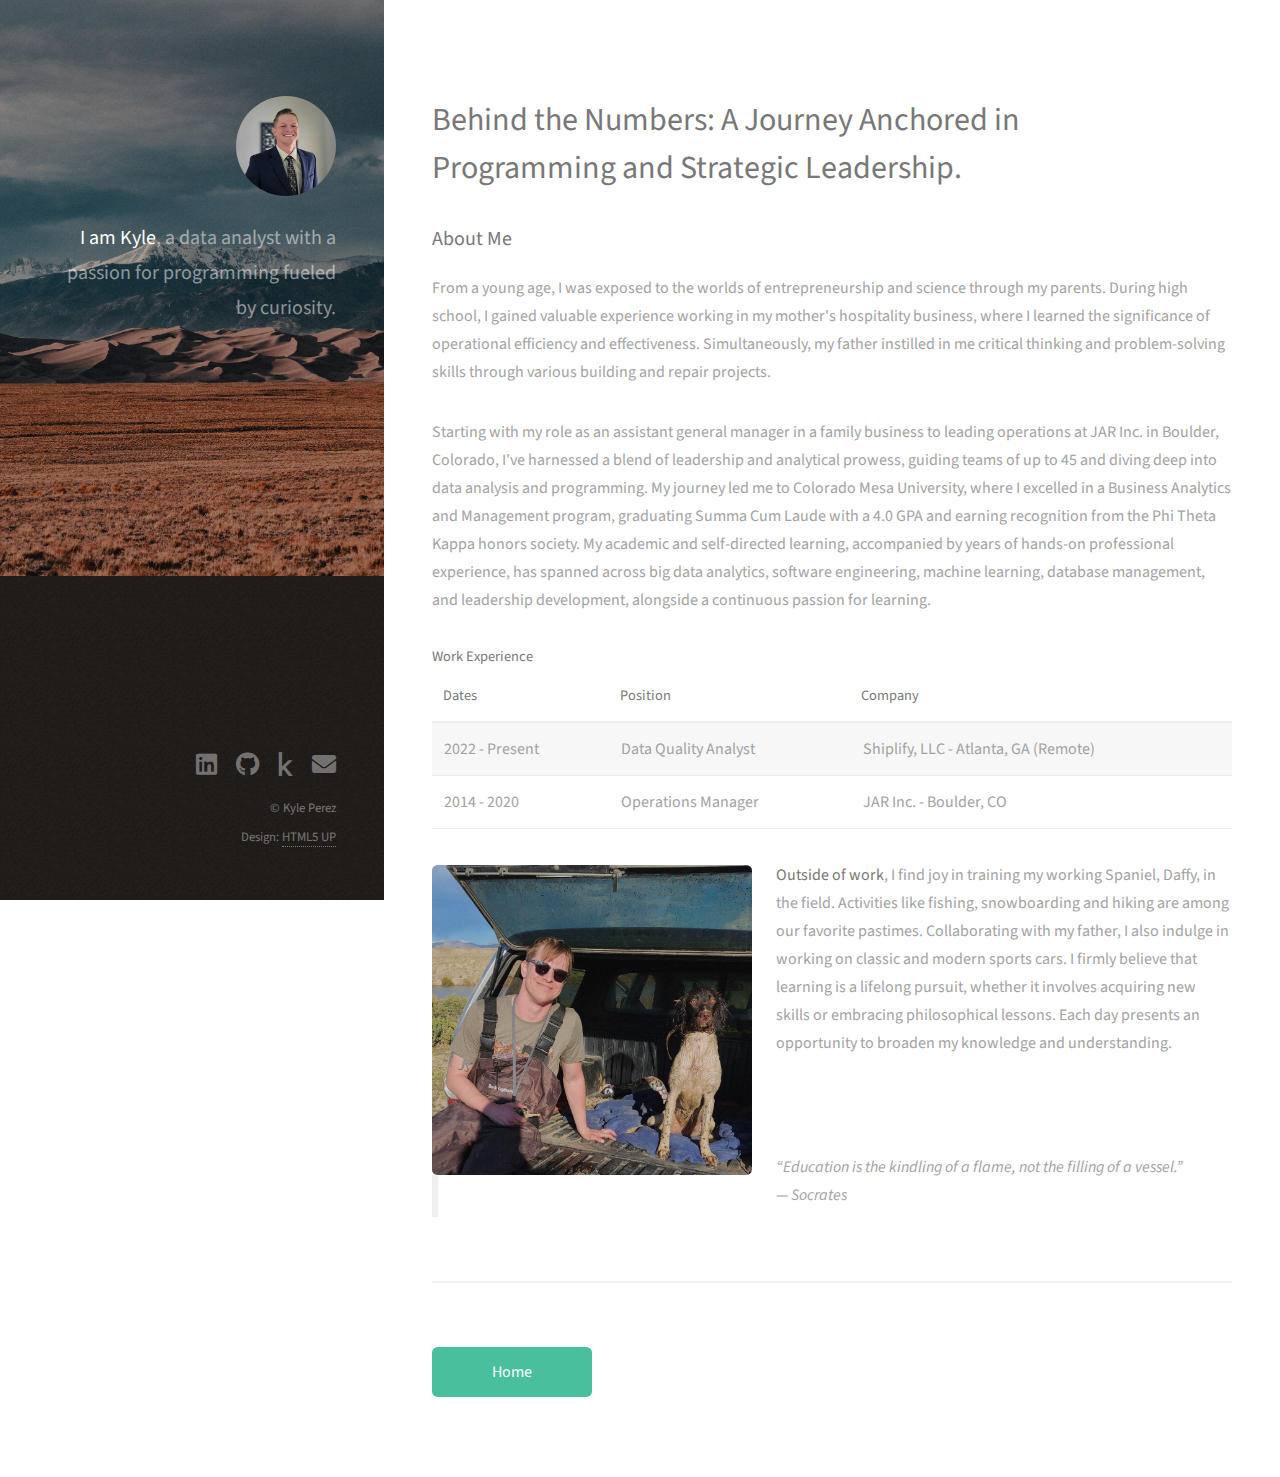
==== commit fd6b793f: "added my news headline project, updated about me" ====
--- a/about-me.html
+++ b/about-me.html
@@ -34,8 +34,33 @@
 						</header>
 						<h3>About Me</h3> 
 						<p>From a young age, I was exposed to the worlds of entrepreneurship and science through my parents. During high school, I gained valuable experience working in my mother's hospitality business, where I learned the significance of operational efficiency and effectiveness. Simultaneously, my father instilled in me critical thinking and problem-solving skills through various building and repair projects.</p>
-						<p>As I approached the end of high school, I took on the role of assistant general manager for my mother's business, leading a team of over 10 individuals. Building on this management experience, I decided to relocate to Boulder, Colorado, where I embarked on my data journey as the operations manager at JAR Inc. In this position, I successfully oversaw a staff of 30-45 members, met financial targets, and discovered my underlying passion for data analysis and programming. I developed interactive Excel dashboards for fellow managers, aiding in the tracking and adjustment of various metrics.</p>
-						<p>Motivated by my accumulated management expertise, I pursued a Bachelor of Business Administration degree from Colorado Mesa University, specializing in Business Analytics and Management. I have been recognized for my academic excellence as a member of the Phi Theta Kappa honors society and graduated Summa Cum Laude with a flawless 4.0 GPA. Throughout my higher education, I engaged in quantitative and software-focused courses, including big data analytics with Python, data mining and visualizations using Tableau, problem-solving with databases using SQL, and econometrics utilizing R. Additionally, I continuously expand my skill set by independently learning programming languages such as HTML, CSS, and JavaScript.
+						<p>Starting with my role as an assistant general manager in a family business to leading operations at JAR Inc. in Boulder, Colorado, I've harnessed a blend of leadership and analytical prowess, guiding teams of up to 45 and diving deep into data analysis and programming. My journey led me to Colorado Mesa University, where I excelled in a Business Analytics and Management program, graduating Summa Cum Laude with a 4.0 GPA and earning recognition from the Phi Theta Kappa honors society. My academic and self-directed learning, accompanied by years of hands-on professional experience, has spanned across big data analytics, software engineering, machine learning, database management, and leadership development, alongside a continuous passion for learning.</p>
+						
+						<div class="table-wrapper">
+							<h5>Work Experience</h5>
+							<table>
+								<thead>
+									<tr>
+										<th>Dates</th>
+										<th>Position</th>
+										<th>Company</th>
+									</tr>
+								</thead>
+								<tbody>
+									<tr>
+										<td>2022 - Present</td>
+										<td>Data Quality Analyst</td>
+										<td>Shiplify, LLC - Atlanta, GA (Remote)</td>
+									</tr>
+									<tr>
+										<td>2014 - 2020</td>
+										<td>Operations Manager</td>
+										<td>JAR Inc. - Boulder, CO</td>
+									</tr>
+								</tbody>
+							</table>
+						</div>
+						
 						<p><span class="image left"><img src="images/daff_me.jpg" alt="" /></span><strong>Outside of work</strong>, I find joy in training my working Spaniel, Daffy, in the field. Activities like fishing, snowboarding and hiking are among our favorite pastimes. Collaborating with my father, I also indulge in working on classic and modern sports cars. I firmly believe that learning is a lifelong pursuit, whether it involves acquiring new skills or embracing philosophical lessons. Each day presents an opportunity to broaden my knowledge and understanding.</p>
 						<br />
 						<br />
